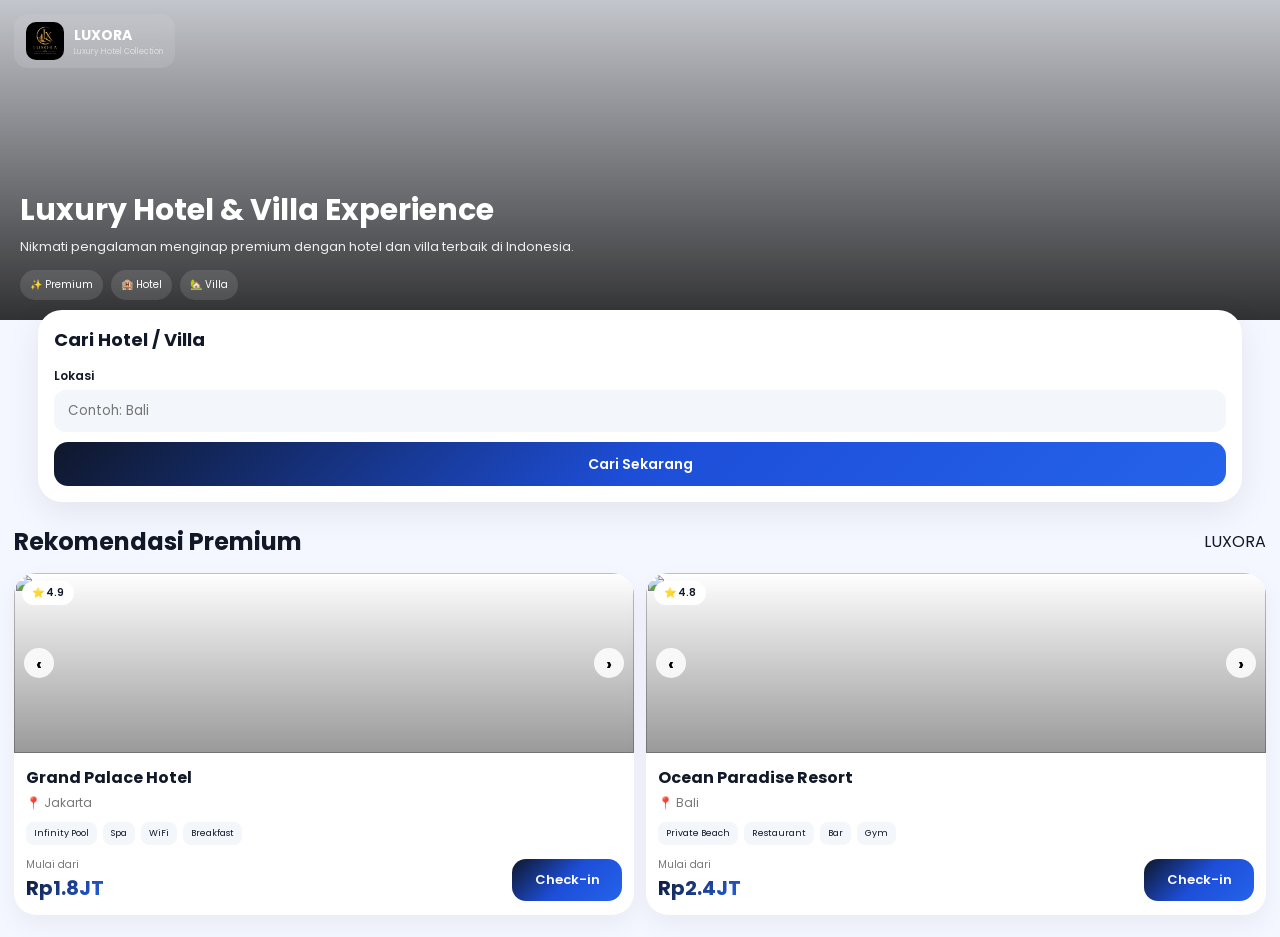
==== index.html @ 3587b449 "Update index.html" ====
<!-- index.html -->

<!DOCTYPE html>
<html lang="id">
<head>

<meta charset="UTF-8">

<meta name="viewport"
content="width=device-width,
initial-scale=1.0">

<title>LUXORA | Hotel & Villa</title>

<link href="https://fonts.googleapis.com/css2?family=Poppins:wght@300;400;500;600;700&display=swap" rel="stylesheet">

<link rel="stylesheet" href="style.css">

</head>
<body>

<!-- HERO -->

<section class="hero">

<div class="overlay-dark"></div>

<div class="luxora-brand">

<img src="assets/logo.png"
class="luxora-logo">

<div>

<h2>LUXORA</h2>

<p>Luxury Hotel Collection</p>

</div>

</div>

<div class="hero-content">

<h1>
Luxury Hotel & Villa Experience
</h1>

<p>
Nikmati pengalaman menginap premium
dengan hotel dan villa terbaik di Indonesia.
</p>

<div class="luxury-badge">

<div class="badge-item">
✨ Premium
</div>

<div class="badge-item">
🏨 Hotel
</div>

<div class="badge-item">
🏡 Villa
</div>

</div>

</div>

</section>

<!-- SEARCH -->

<section class="search-wrapper">

<div class="search-box">

<div class="search-title">
Cari Hotel / Villa
</div>

<div class="input-group">

<label>Lokasi</label>

<input type="text"
id="searchInput"
class="input"
placeholder="Contoh: Bali">

</div>

<button class="search-btn"
onclick="searchHotel()">
Cari Sekarang
</button>

</div>

</section>

<!-- HOTEL -->

<section class="section">

<div class="section-header">

<h2>Rekomendasi Premium</h2>

<span>LUXORA</span>

</div>

<div class="hotel-list">

<!-- HOTEL 1 -->

<div class="hotel-card"
data-location="jakarta">

<div class="hotel-image">

<div class="slider">

<img src="https://images.unsplash.com/photo-1542314831-068cd1dbfeeb?q=80&w=1400&auto=format&fit=crop"
class="slide active">

<img src="https://images.unsplash.com/photo-1551882547-ff40c63fe5fa?q=80&w=1400&auto=format&fit=crop"
class="slide">

<img src="https://images.unsplash.com/photo-1566073771259-6a8506099945?q=80&w=1400&auto=format&fit=crop"
class="slide">

</div>

<button class="nav prev"
onclick="changeSlide(this,-1)">
‹
</button>

<button class="nav next"
onclick="changeSlide(this,1)">
›
</button>

<div class="overlay"></div>

<div class="rating">
⭐ 4.9
</div>

</div>

<div class="hotel-info">

<div class="hotel-name">
Grand Palace Hotel
</div>

<div class="hotel-location">
📍 Jakarta
</div>

<div class="features">

<div class="feature">
Infinity Pool
</div>

<div class="feature">
Spa
</div>

<div class="feature">
WiFi
</div>

<div class="feature">
Breakfast
</div>

</div>

<div class="bottom">

<div class="price">

<small>Mulai dari</small>

<strong>Rp1.8JT</strong>

</div>

<button class="book-btn"
onclick="goToForm('Grand Palace Hotel')">
Check-in
</button>

</div>

</div>

</div>

<!-- HOTEL 2 -->

<div class="hotel-card"
data-location="bali">

<div class="hotel-image">

<div class="slider">

<img src="https://images.unsplash.com/photo-1522798514-97ceb8c4f1c8?q=80&w=1400&auto=format&fit=crop"
class="slide active">

<img src="https://images.unsplash.com/photo-1505693416388-ac5ce068fe85?q=80&w=1400&auto=format&fit=crop"
class="slide">

<img src="https://images.unsplash.com/photo-1582719508461-905c673771fd?q=80&w=1400&auto=format&fit=crop"
class="slide">

</div>

<button class="nav prev"
onclick="changeSlide(this,-1)">
‹
</button>

<button class="nav next"
onclick="changeSlide(this,1)">
›
</button>

<div class="overlay"></div>

<div class="rating">
⭐ 4.8
</div>

</div>

<div class="hotel-info">

<div class="hotel-name">
Ocean Paradise Resort
</div>

<div class="hotel-location">
📍 Bali
</div>

<div class="features">

<div class="feature">
Private Beach
</div>

<div class="feature">
Restaurant
</div>

<div class="feature">
Bar
</div>

<div class="feature">
Gym
</div>

</div>

<div class="bottom">

<div class="price">

<small>Mulai dari</small>

<strong>Rp2.4JT</strong>

</div>

<button class="book-btn"
onclick="goToForm('Ocean Paradise Resort')">
Check-in
</button>

</div>

</div>

</div>

</div>

</section>

<script src="script.js"></script>

</body>
</html>
---- style.css ----
/* style.css */

*{
margin:0;
padding:0;
box-sizing:border-box;
font-family:'Poppins',sans-serif;
}

body{
background:#f4f7ff;
overflow-x:hidden;
color:#111827;
}

/* HERO */

.hero{
height:320px;
position:relative;

background:url('https://images.unsplash.com/photo-1566073771259-6a8506099945?q=80&w=1600&auto=format&fit=crop')
center/cover;

display:flex;
align-items:flex-end;

padding:20px;
}

.overlay-dark{
position:absolute;
inset:0;

background:
linear-gradient(to bottom,
rgba(0,0,0,.2),
rgba(0,0,0,.8));
}

.luxora-brand{
position:absolute;
top:14px;
left:14px;

display:flex;
align-items:center;
gap:10px;

padding:8px 12px;

background:rgba(255,255,255,.1);

backdrop-filter:blur(10px);

border-radius:14px;

z-index:2;
}

.luxora-logo{
width:38px;
height:38px;
border-radius:10px;
}

.luxora-brand h2{
font-size:14px;
color:#fff;
}

.luxora-brand p{
font-size:8px;
color:#ddd;
}

.hero-content{
position:relative;
z-index:2;
}

.hero-content h1{
font-size:30px;
line-height:1.1;
color:#fff;

margin-bottom:10px;
}

.hero-content p{
font-size:13px;
line-height:1.5;
color:#eee;
}

.luxury-badge{
display:flex;
gap:8px;

margin-top:14px;
}

.badge-item{
padding:7px 10px;

background:rgba(255,255,255,.12);

border-radius:999px;

font-size:10px;
color:#fff;
}

/* SEARCH */

.search-wrapper{
margin-top:-10px;
position:relative;
z-index:5;
}

.search-box{
width:94%;
margin:auto;

background:#fff;

padding:16px;

border-radius:24px;

box-shadow:
0 10px 35px rgba(0,0,0,.08);
}

.search-title{
font-size:18px;
font-weight:700;

margin-bottom:14px;
}

.input-group{
margin-bottom:10px;
}

.input-group label{
display:block;

margin-bottom:5px;

font-size:12px;
font-weight:600;
}

.input{
width:100%;
height:42px;

border:none;
outline:none;

padding:0 14px;

background:#f3f6fb;

border-radius:12px;
}

.search-btn{
width:100%;
height:44px;

border:none;

border-radius:14px;

background:
linear-gradient(135deg,
#0f172a,
#1d4ed8,
#2563eb);

color:#fff;

font-size:14px;
font-weight:600;
}

/* SECTION */

.section{
padding:22px 14px;
}

.section-header{
display:flex;
justify-content:space-between;
align-items:center;

margin-bottom:14px;
}

.section-header h2{
font-size:24px;
}

/* GRID */

.hotel-list{
display:grid;

grid-template-columns:
repeat(2,1fr);

gap:12px;
}

/* CARD */

.hotel-card{
background:#fff;

border-radius:22px;

overflow:hidden;

box-shadow:
0 10px 25px rgba(0,0,0,.05);
}

.hotel-image{
height:180px;

position:relative;
overflow:hidden;
}

/* SLIDER */

.slider{
width:100%;
height:100%;
position:relative;
}

.slide{
position:absolute;
inset:0;

width:100%;
height:100%;

object-fit:cover;

opacity:0;

transition:.4s;
}

.slide.active{
opacity:1;
}

.nav{
position:absolute;
top:50%;

transform:translateY(-50%);

width:30px;
height:30px;

border:none;

border-radius:50%;

background:rgba(255,255,255,.85);

font-size:18px;
font-weight:700;

cursor:pointer;

z-index:5;
}

.prev{
left:10px;
}

.next{
right:10px;
}

.overlay{
position:absolute;
inset:0;

background:
linear-gradient(to top,
rgba(0,0,0,.4),
transparent);
}

.rating{
position:absolute;
top:8px;
left:8px;

background:#fff;

padding:4px 10px;

border-radius:999px;

font-size:10px;
font-weight:600;

z-index:5;
}

.hotel-info{
padding:12px;
}

.hotel-name{
font-size:16px;
font-weight:700;

margin-bottom:4px;
}

.hotel-location{
font-size:12px;
color:#777;

margin-bottom:10px;
}

.features{
display:flex;
flex-wrap:wrap;

gap:6px;

margin-bottom:12px;
}

.feature{
padding:5px 8px;

background:#f3f6fb;

border-radius:8px;

font-size:9px;
}

.bottom{
display:flex;
justify-content:space-between;
align-items:center;
gap:8px;
}

.price small{
font-size:10px;
color:#777;
display:block;
}

.price strong{
font-size:20px;
font-weight:700;

background:
linear-gradient(135deg,
#0f172a,
#2563eb);

-webkit-background-clip:text;
-webkit-text-fill-color:transparent;
}

.book-btn{
width:110px;
height:42px;

border:none;

border-radius:14px;

background:
linear-gradient(135deg,
#0f172a,
#1d4ed8,
#2563eb);

color:#fff;

font-size:13px;
font-weight:600;
}

/* MOBILE */

@media(max-width:700px){

.hotel-list{
grid-template-columns:1fr;
}

}
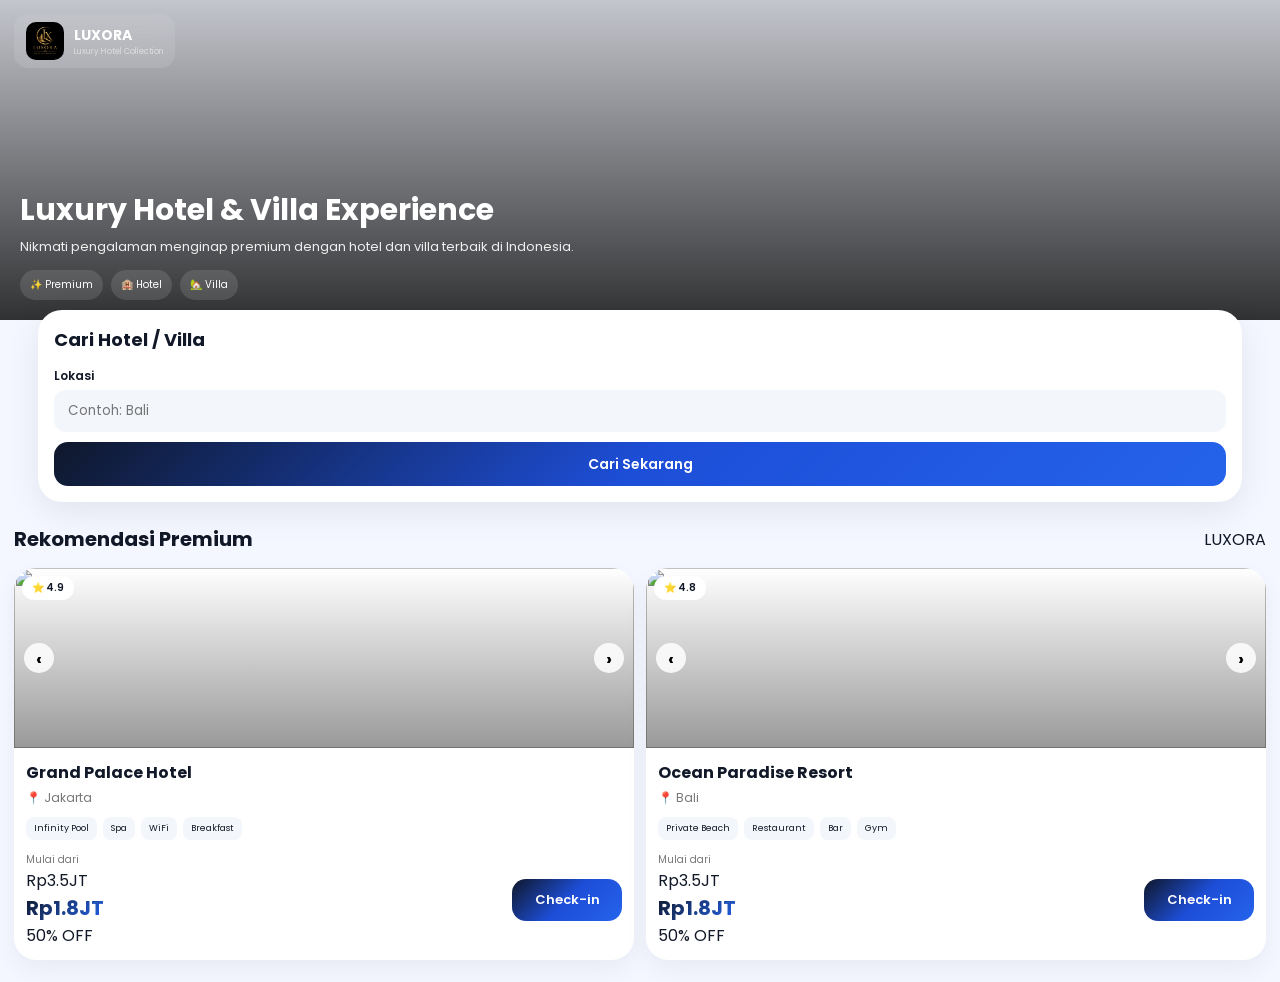
==== commit f2253a20: "Update index.html" ====
--- a/index.html
+++ b/index.html
@@ -189,7 +189,15 @@
 
 <small>Mulai dari</small>
 
+<div class="old-price">
+Rp3.5JT
+</div>
+
 <strong>Rp1.8JT</strong>
+
+<div class="discount-badge">
+50% OFF
+</div>
 
 </div>
 
@@ -278,7 +286,15 @@
 
 <small>Mulai dari</small>
 
-<strong>Rp2.4JT</strong>
+<div class="old-price">
+Rp3.5JT
+</div>
+
+<strong>Rp1.8JT</strong>
+
+<div class="discount-badge">
+50% OFF
+</div>
 
 </div>
 
--- a/style.css
+++ b/style.css
@@ -202,7 +202,7 @@
 }
 
 .section-header h2{
-font-size:24px;
+font-size:20px;
 }
 
 /* GRID */
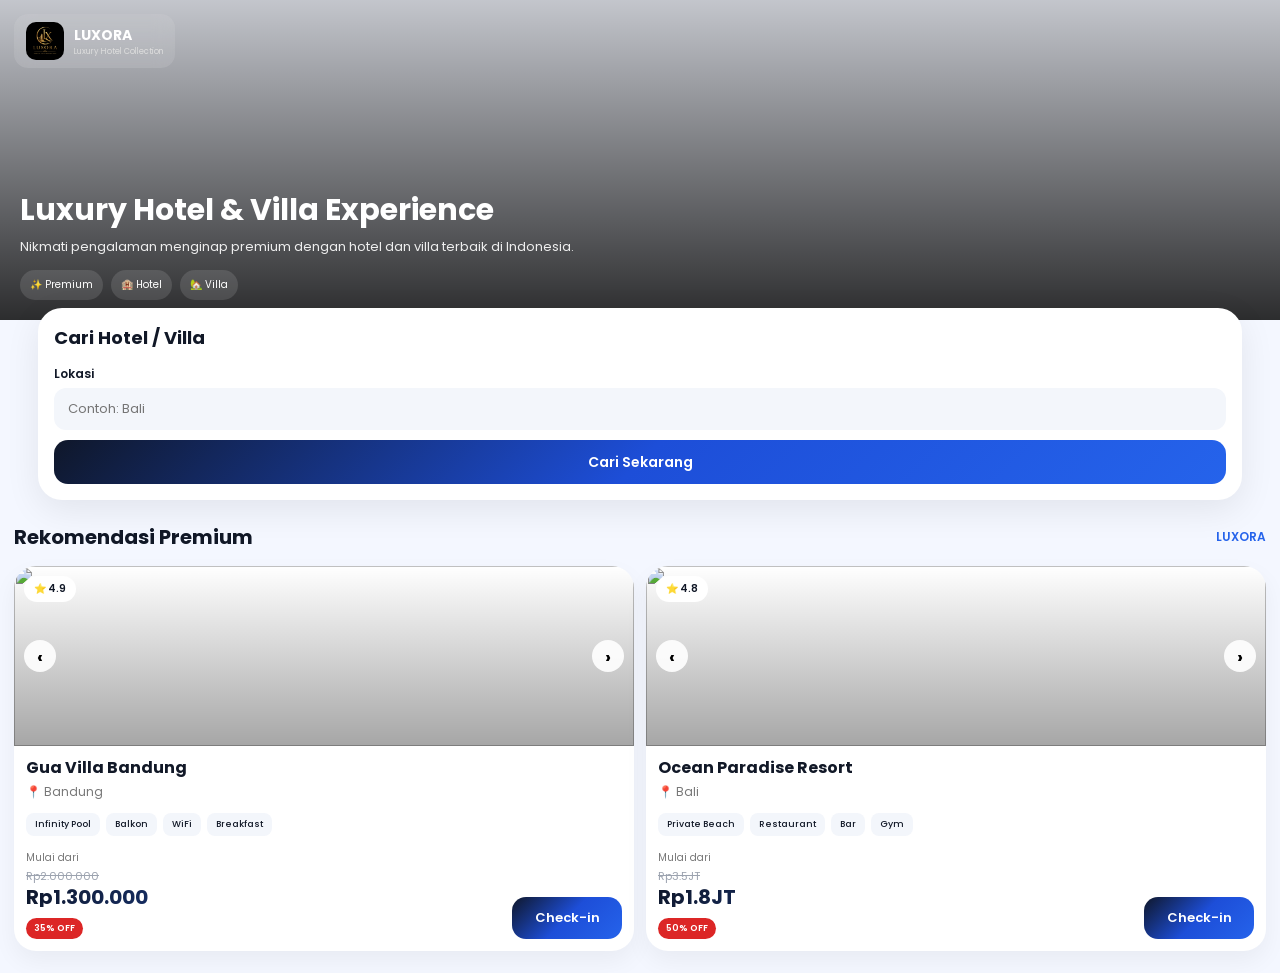
==== commit 41460370: "Update index.html" ====
--- a/index.html
+++ b/index.html
@@ -118,7 +118,7 @@
 <!-- HOTEL 1 -->
 
 <div class="hotel-card"
-data-location="jakarta">
+data-location="bandung">
 
 <div class="hotel-image">
 
@@ -156,11 +156,11 @@
 <div class="hotel-info">
 
 <div class="hotel-name">
-Grand Palace Hotel
+Gua Villa Bandung
 </div>
 
 <div class="hotel-location">
-📍 Jakarta
+📍 Bandung
 </div>
 
 <div class="features">
@@ -170,7 +170,7 @@
 </div>
 
 <div class="feature">
-Spa
+Balkon
 </div>
 
 <div class="feature">
@@ -190,13 +190,13 @@
 <small>Mulai dari</small>
 
 <div class="old-price">
-Rp3.5JT
-</div>
-
-<strong>Rp1.8JT</strong>
+Rp2.000.000
+</div>
+
+<strong>Rp1.300.000</strong>
 
 <div class="discount-badge">
-50% OFF
+35% OFF
 </div>
 
 </div>
--- a/style.css
+++ b/style.css
@@ -1,4 +1,6 @@
-/* style.css */
+/* =========================
+   RESET
+========================= */
 
 *{
 margin:0;
@@ -7,19 +9,23 @@
 font-family:'Poppins',sans-serif;
 }
 
-body{
+html,body{
+width:100%;
+overflow-x:hidden;
 background:#f4f7ff;
-overflow-x:hidden;
 color:#111827;
 }
 
-/* HERO */
+/* =========================
+   HERO
+========================= */
 
 .hero{
 height:320px;
 position:relative;
 
-background:url('https://images.unsplash.com/photo-1566073771259-6a8506099945?q=80&w=1600&auto=format&fit=crop')
+background:
+url('https://images.unsplash.com/photo-1566073771259-6a8506099945?q=80&w=1600&auto=format&fit=crop')
 center/cover;
 
 display:flex;
@@ -33,9 +39,11 @@
 inset:0;
 
 background:
-linear-gradient(to bottom,
+linear-gradient(
+to bottom,
 rgba(0,0,0,.2),
-rgba(0,0,0,.8));
+rgba(0,0,0,.82)
+);
 }
 
 .luxora-brand{
@@ -61,11 +69,14 @@
 .luxora-logo{
 width:38px;
 height:38px;
+
 border-radius:10px;
+object-fit:cover;
 }
 
 .luxora-brand h2{
 font-size:14px;
+font-weight:700;
 color:#fff;
 }
 
@@ -98,6 +109,12 @@
 gap:8px;
 
 margin-top:14px;
+
+overflow-x:auto;
+}
+
+.luxury-badge::-webkit-scrollbar{
+display:none;
 }
 
 .badge-item{
@@ -109,12 +126,16 @@
 
 font-size:10px;
 color:#fff;
-}
-
-/* SEARCH */
+
+white-space:nowrap;
+}
+
+/* =========================
+   SEARCH
+========================= */
 
 .search-wrapper{
-margin-top:-10px;
+margin-top:-12px;
 position:relative;
 z-index:5;
 }
@@ -165,6 +186,8 @@
 background:#f3f6fb;
 
 border-radius:12px;
+
+font-size:13px;
 }
 
 .search-btn{
@@ -176,18 +199,24 @@
 border-radius:14px;
 
 background:
-linear-gradient(135deg,
+linear-gradient(
+135deg,
 #0f172a,
 #1d4ed8,
-#2563eb);
+#2563eb
+);
 
 color:#fff;
 
 font-size:14px;
 font-weight:600;
-}
-
-/* SECTION */
+
+cursor:pointer;
+}
+
+/* =========================
+   SECTION
+========================= */
 
 .section{
 padding:22px 14px;
@@ -203,20 +232,33 @@
 
 .section-header h2{
 font-size:20px;
-}
-
-/* GRID */
+font-weight:700;
+}
+
+.section-header span{
+font-size:12px;
+font-weight:600;
+color:#2563eb;
+}
+
+/* =========================
+   GRID
+========================= */
 
 .hotel-list{
 display:grid;
 
 grid-template-columns:
-repeat(2,1fr);
+repeat(2,minmax(0,1fr));
 
 gap:12px;
-}
-
-/* CARD */
+
+align-items:start;
+}
+
+/* =========================
+   CARD
+========================= */
 
 .hotel-card{
 background:#fff;
@@ -227,7 +269,17 @@
 
 box-shadow:
 0 10px 25px rgba(0,0,0,.05);
-}
+
+display:flex;
+flex-direction:column;
+
+width:100%;
+min-width:0;
+}
+
+/* =========================
+   IMAGE
+========================= */
 
 .hotel-image{
 height:180px;
@@ -235,8 +287,6 @@
 position:relative;
 overflow:hidden;
 }
-
-/* SLIDER */
 
 .slider{
 width:100%;
@@ -254,13 +304,28 @@
 object-fit:cover;
 
 opacity:0;
-
-transition:.4s;
+transition:.35s;
 }
 
 .slide.active{
 opacity:1;
 }
+
+.overlay{
+position:absolute;
+inset:0;
+
+background:
+linear-gradient(
+to top,
+rgba(0,0,0,.35),
+transparent
+);
+}
+
+/* =========================
+   SLIDER BUTTON
+========================= */
 
 .nav{
 position:absolute;
@@ -268,14 +333,15 @@
 
 transform:translateY(-50%);
 
-width:30px;
-height:30px;
+width:32px;
+height:32px;
 
 border:none;
+outline:none;
 
 border-radius:50%;
 
-background:rgba(255,255,255,.85);
+background:rgba(255,255,255,.9);
 
 font-size:18px;
 font-weight:700;
@@ -293,35 +359,40 @@
 right:10px;
 }
 
-.overlay{
-position:absolute;
-inset:0;
-
-background:
-linear-gradient(to top,
-rgba(0,0,0,.4),
-transparent);
-}
+/* =========================
+   RATING
+========================= */
 
 .rating{
 position:absolute;
-top:8px;
-left:8px;
+top:10px;
+left:10px;
 
 background:#fff;
 
-padding:4px 10px;
+padding:5px 10px;
 
 border-radius:999px;
 
 font-size:10px;
 font-weight:600;
 
-z-index:5;
-}
+z-index:6;
+}
+
+/* =========================
+   INFO
+========================= */
 
 .hotel-info{
 padding:12px;
+
+display:flex;
+flex-direction:column;
+
+flex:1;
+
+min-width:0;
 }
 
 .hotel-name{
@@ -329,14 +400,22 @@
 font-weight:700;
 
 margin-bottom:4px;
+
+line-height:1.3;
+
+word-break:break-word;
 }
 
 .hotel-location{
 font-size:12px;
 color:#777;
 
-margin-bottom:10px;
-}
+margin-bottom:12px;
+}
+
+/* =========================
+   FEATURES
+========================= */
 
 .features{
 display:flex;
@@ -344,66 +423,148 @@
 
 gap:6px;
 
-margin-bottom:12px;
+margin-bottom:14px;
+
+width:100%;
+min-width:0;
 }
 
 .feature{
-padding:5px 8px;
-
 background:#f3f6fb;
 
+padding:6px 9px;
+
 border-radius:8px;
 
 font-size:9px;
-}
+font-weight:500;
+
+line-height:1.2;
+
+display:flex;
+align-items:center;
+justify-content:center;
+
+white-space:nowrap;
+
+flex:none;
+
+max-width:100%;
+}
+
+/* =========================
+   BOTTOM
+========================= */
 
 .bottom{
 display:flex;
 justify-content:space-between;
-align-items:center;
-gap:8px;
+align-items:flex-end;
+
+gap:10px;
+
+margin-top:auto;
+
+width:100%;
+}
+
+/* =========================
+   PRICE
+========================= */
+
+.price{
+flex:1;
+min-width:0;
 }
 
 .price small{
 font-size:10px;
 color:#777;
+
 display:block;
+
+margin-bottom:2px;
+}
+
+.old-price{
+font-size:11px;
+color:#9ca3af;
+
+text-decoration:line-through;
+
+margin-bottom:2px;
 }
 
 .price strong{
 font-size:20px;
 font-weight:700;
 
+line-height:1;
+
 background:
-linear-gradient(135deg,
+linear-gradient(
+135deg,
 #0f172a,
-#2563eb);
+#2563eb
+);
 
 -webkit-background-clip:text;
 -webkit-text-fill-color:transparent;
-}
+
+display:block;
+
+margin-bottom:6px;
+}
+
+.discount-badge{
+display:inline-block;
+
+padding:4px 8px;
+
+border-radius:999px;
+
+background:#dc2626;
+
+color:#fff;
+
+font-size:9px;
+font-weight:600;
+}
+
+/* =========================
+   BUTTON
+========================= */
 
 .book-btn{
 width:110px;
 height:42px;
 
 border:none;
+outline:none;
 
 border-radius:14px;
 
 background:
-linear-gradient(135deg,
+linear-gradient(
+135deg,
 #0f172a,
 #1d4ed8,
-#2563eb);
+#2563eb
+);
 
 color:#fff;
 
 font-size:13px;
 font-weight:600;
-}
-
-/* MOBILE */
+
+cursor:pointer;
+
+flex-shrink:0;
+}
+
+/* =========================
+   MOBILE
+========================= */
 
 @media(max-width:700px){
 
@@ -411,4 +572,51 @@
 grid-template-columns:1fr;
 }
 
-}
+.hotel-image{
+height:210px;
+}
+
+.book-btn{
+width:100px;
+height:40px;
+
+font-size:12px;
+}
+
+.price strong{
+font-size:18px;
+}
+
+.feature{
+font-size:8px;
+padding:5px 8px;
+}
+
+}
+
+@media(max-width:420px){
+
+.hero-content h1{
+font-size:26px;
+}
+
+.hotel-image{
+height:190px;
+}
+
+.bottom{
+gap:8px;
+}
+
+.book-btn{
+width:95px;
+height:38px;
+
+font-size:11px;
+}
+
+.price strong{
+font-size:17px;
+}
+
+}
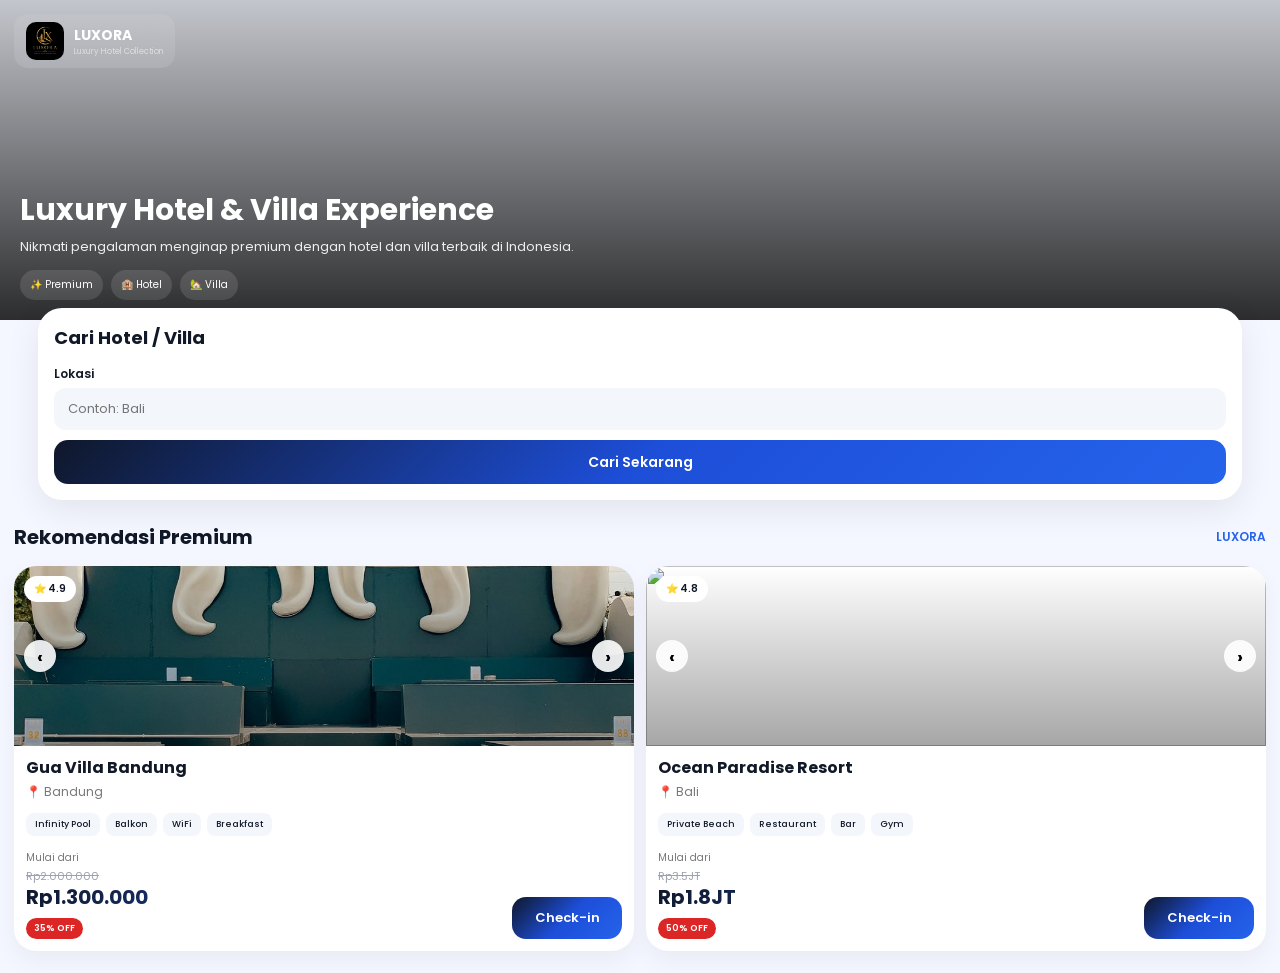
==== commit 474f4d5d: "Update index.html" ====
--- a/index.html
+++ b/index.html
@@ -124,13 +124,13 @@
 
 <div class="slider">
 
-<img src="https://images.unsplash.com/photo-1542314831-068cd1dbfeeb?q=80&w=1400&auto=format&fit=crop"
+<img src="assets/guavilla.jpg"
 class="slide active">
 
-<img src="https://images.unsplash.com/photo-1551882547-ff40c63fe5fa?q=80&w=1400&auto=format&fit=crop"
+<img src="assets/guavilla2.jpg"
 class="slide">
 
-<img src="https://images.unsplash.com/photo-1566073771259-6a8506099945?q=80&w=1400&auto=format&fit=crop"
+<img src="assets/guavilla3.jpg"
 class="slide">
 
 </div>
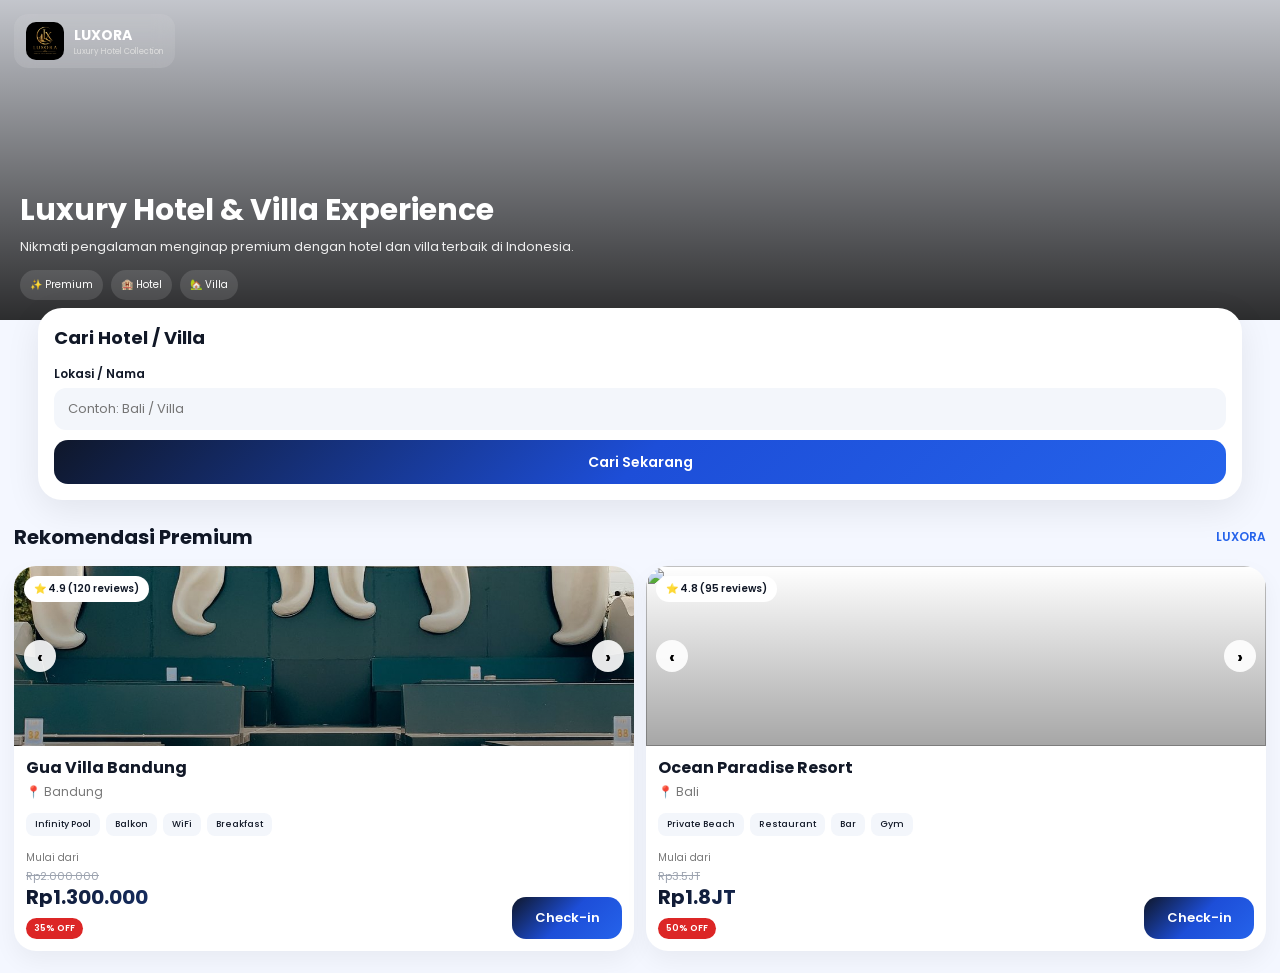
==== commit 2bbd33cb: "Update index.html" ====
--- a/index.html
+++ b/index.html
@@ -1,78 +1,45 @@
-<!-- index.html -->
-
 <!DOCTYPE html>
 <html lang="id">
 <head>
 
 <meta charset="UTF-8">
-
-<meta name="viewport"
-content="width=device-width,
-initial-scale=1.0">
+<meta name="viewport" content="width=device-width, initial-scale=1.0">
 
 <title>LUXORA | Hotel & Villa</title>
 
 <link href="https://fonts.googleapis.com/css2?family=Poppins:wght@300;400;500;600;700&display=swap" rel="stylesheet">
-
 <link rel="stylesheet" href="style.css">
 
 </head>
 <body>
 
 <!-- HERO -->
-
 <section class="hero">
 
 <div class="overlay-dark"></div>
 
 <div class="luxora-brand">
-
-<img src="assets/logo.png"
-class="luxora-logo">
-
+<img src="assets/logo.png" class="luxora-logo">
 <div>
-
 <h2>LUXORA</h2>
-
 <p>Luxury Hotel Collection</p>
-
-</div>
-
+</div>
 </div>
 
 <div class="hero-content">
-
-<h1>
-Luxury Hotel & Villa Experience
-</h1>
-
-<p>
-Nikmati pengalaman menginap premium
-dengan hotel dan villa terbaik di Indonesia.
-</p>
+<h1>Luxury Hotel & Villa Experience</h1>
+<p>Nikmati pengalaman menginap premium dengan hotel dan villa terbaik di Indonesia.</p>
 
 <div class="luxury-badge">
-
-<div class="badge-item">
-✨ Premium
-</div>
-
-<div class="badge-item">
-🏨 Hotel
-</div>
-
-<div class="badge-item">
-🏡 Villa
-</div>
-
-</div>
-
+<div class="badge-item">✨ Premium</div>
+<div class="badge-item">🏨 Hotel</div>
+<div class="badge-item">🏡 Villa</div>
+</div>
 </div>
 
 </section>
 
 <!-- SEARCH -->
-
 <section class="search-wrapper">
 
 <div class="search-box">
@@ -82,18 +49,11 @@
 </div>
 
 <div class="input-group">
-
-<label>Lokasi</label>
-
-<input type="text"
-id="searchInput"
-class="input"
-placeholder="Contoh: Bali">
-
-</div>
-
-<button class="search-btn"
-onclick="searchHotel()">
+<label>Lokasi / Nama</label>
+<input type="text" id="searchInput" class="input" placeholder="Contoh: Bali / Villa">
+</div>
+
+<button class="search-btn" onclick="searchHotel()">
 Cari Sekarang
 </button>
 
@@ -102,53 +62,35 @@
 </section>
 
 <!-- HOTEL -->
-
 <section class="section">
 
 <div class="section-header">
-
 <h2>Rekomendasi Premium</h2>
-
 <span>LUXORA</span>
-
 </div>
 
 <div class="hotel-list">
 
 <!-- HOTEL 1 -->
-
 <div class="hotel-card"
+data-name="gua villa bandung"
 data-location="bandung">
 
 <div class="hotel-image">
 
 <div class="slider">
-
-<img src="assets/guavilla.jpg"
-class="slide active">
-
-<img src="assets/guavilla2.jpg"
-class="slide">
-
-<img src="assets/guavilla3.jpg"
-class="slide">
-
-</div>
-
-<button class="nav prev"
-onclick="changeSlide(this,-1)">
-‹
-</button>
-
-<button class="nav next"
-onclick="changeSlide(this,1)">
-›
-</button>
+<img src="assets/guavilla.jpg" class="slide active">
+<img src="assets/guavilla2.jpg" class="slide">
+<img src="assets/guavilla3.jpg" class="slide">
+</div>
+
+<button class="nav prev" onclick="changeSlide(this,-1)">‹</button>
+<button class="nav next" onclick="changeSlide(this,1)">›</button>
 
 <div class="overlay"></div>
 
 <div class="rating">
-⭐ 4.9
+⭐ 4.9 (120 reviews)
 </div>
 
 </div>
@@ -164,45 +106,35 @@
 </div>
 
 <div class="features">
-
-<div class="feature">
-Infinity Pool
-</div>
-
-<div class="feature">
-Balkon
-</div>
-
-<div class="feature">
-WiFi
-</div>
-
-<div class="feature">
-Breakfast
-</div>
-
+<div class="feature">Infinity Pool</div>
+<div class="feature">Balkon</div>
+<div class="feature">WiFi</div>
+<div class="feature">Breakfast</div>
 </div>
 
 <div class="bottom">
 
 <div class="price">
-
 <small>Mulai dari</small>
-
-<div class="old-price">
-Rp2.000.000
-</div>
-
+<div class="old-price">Rp2.000.000</div>
 <strong>Rp1.300.000</strong>
-
-<div class="discount-badge">
-35% OFF
-</div>
-
+<div class="discount-badge">35% OFF</div>
 </div>
 
 <button class="book-btn"
-onclick="goToForm('Grand Palace Hotel')">
+onclick="goToForm(
+'Gua Villa Bandung',
+'Bandung, Indonesia',
+'Rp1.300.000',
+'Rp2.000.000',
+'35% OFF',
+'assets/guavilla.jpg',
+'4.9',
+'120',
+'Infinity Pool,Balkon,WiFi,Breakfast',
+'Villa',
+'4'
+)">
 Check-in
 </button>
 
@@ -213,39 +145,25 @@
 </div>
 
 <!-- HOTEL 2 -->
-
 <div class="hotel-card"
+data-name="ocean paradise resort"
 data-location="bali">
 
 <div class="hotel-image">
 
 <div class="slider">
-
-<img src="https://images.unsplash.com/photo-1522798514-97ceb8c4f1c8?q=80&w=1400&auto=format&fit=crop"
-class="slide active">
-
-<img src="https://images.unsplash.com/photo-1505693416388-ac5ce068fe85?q=80&w=1400&auto=format&fit=crop"
-class="slide">
-
-<img src="https://images.unsplash.com/photo-1582719508461-905c673771fd?q=80&w=1400&auto=format&fit=crop"
-class="slide">
-
-</div>
-
-<button class="nav prev"
-onclick="changeSlide(this,-1)">
-‹
-</button>
-
-<button class="nav next"
-onclick="changeSlide(this,1)">
-›
-</button>
+<img src="https://images.unsplash.com/photo-1522798514-97ceb8c4f1c8?q=80&w=1400&auto=format&fit=crop" class="slide active">
+<img src="https://images.unsplash.com/photo-1505693416388-ac5ce068fe85?q=80&w=1400&auto=format&fit=crop" class="slide">
+<img src="https://images.unsplash.com/photo-1582719508461-905c673771fd?q=80&w=1400&auto=format&fit=crop" class="slide">
+</div>
+
+<button class="nav prev" onclick="changeSlide(this,-1)">‹</button>
+<button class="nav next" onclick="changeSlide(this,1)">›</button>
 
 <div class="overlay"></div>
 
 <div class="rating">
-⭐ 4.8
+⭐ 4.8 (95 reviews)
 </div>
 
 </div>
@@ -261,45 +179,35 @@
 </div>
 
 <div class="features">
-
-<div class="feature">
-Private Beach
-</div>
-
-<div class="feature">
-Restaurant
-</div>
-
-<div class="feature">
-Bar
-</div>
-
-<div class="feature">
-Gym
-</div>
-
+<div class="feature">Private Beach</div>
+<div class="feature">Restaurant</div>
+<div class="feature">Bar</div>
+<div class="feature">Gym</div>
 </div>
 
 <div class="bottom">
 
 <div class="price">
-
 <small>Mulai dari</small>
-
-<div class="old-price">
-Rp3.5JT
-</div>
-
+<div class="old-price">Rp3.5JT</div>
 <strong>Rp1.8JT</strong>
-
-<div class="discount-badge">
-50% OFF
-</div>
-
+<div class="discount-badge">50% OFF</div>
 </div>
 
 <button class="book-btn"
-onclick="goToForm('Ocean Paradise Resort')">
+onclick="goToForm(
+'Ocean Paradise Resort',
+'Bali, Indonesia',
+'Rp1.8JT',
+'Rp3.5JT',
+'50% OFF',
+'https://images.unsplash.com/photo-1522798514-97ceb8c4f1c8?q=80&w=1400&auto=format&fit=crop',
+'4.8',
+'95',
+'Private Beach,Restaurant,Bar,Gym',
+'Hotel',
+'2'
+)">
 Check-in
 </button>
 
